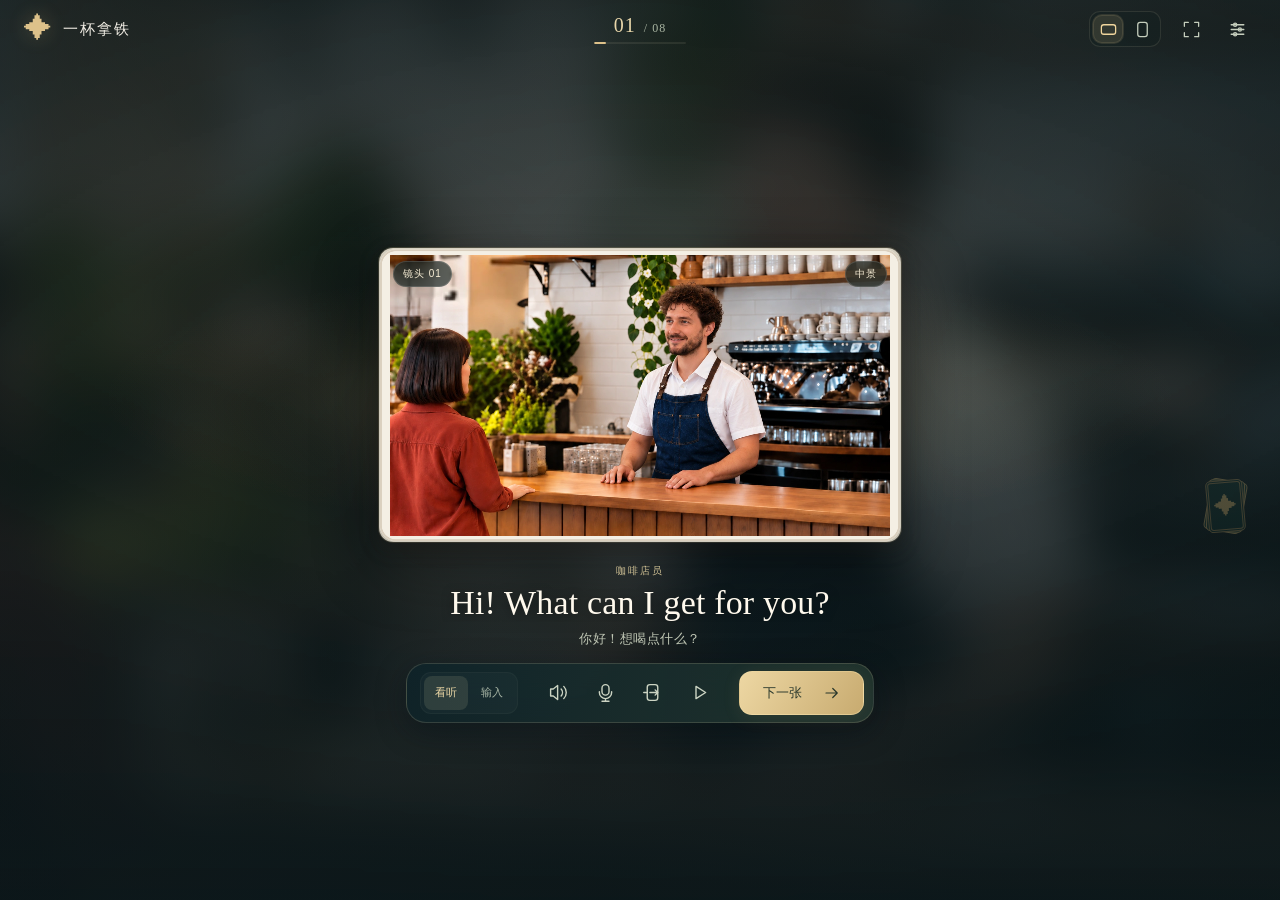
==== cards/index.html @ c9a30de9 "Publish public card-learning demo static assets" ====
<!doctype html>
<html lang="zh-CN">
<head>
  <meta charset="UTF-8">
  <meta name="viewport" content="width=device-width, initial-scale=1, viewport-fit=cover">
  <meta name="theme-color" content="#111b1b">
  <meta name="description" content="一镜一张卡，一句一段故事。全屏镜头卡牌，听读、输入，收起每一幕。">
  <title>一杯拿铁 · 镜头卡牌</title>
  <link rel="icon" href="data:image/svg+xml,%3Csvg xmlns='http://www.w3.org/2000/svg' viewBox='0 0 80 80'%3E%3Crect width='80' height='80' rx='20' fill='%23111b1b'/%3E%3Cpath d='M26 16h31v48H26z' fill='%23d9be86' transform='rotate(12 40 40)'/%3E%3Cpath d='M20 16h31v48H20z' fill='%23f5ecda'/%3E%3C/svg%3E">
  <link rel="stylesheet" href="cards.css">
  <script type="module" src="app.mjs"></script>
</head>
<body>
  <div id="scene-backdrop" class="scene-backdrop" aria-hidden="true"></div>
  <main id="app" class="game-shell" aria-busy="true" data-archived="0">
    <header class="game-header">
      <div class="scene-title"><span class="brand-mark" aria-hidden="true">✦</span><h1 id="lesson-title">一杯拿铁</h1></div>
      <div class="course-summary" aria-label="学习进度"><strong id="progress-number">01 <span>/ 08</span></strong><span id="progress-caption" class="sr-only">当前进度</span><div class="progress-track"><div id="progress-fill"></div></div></div>
      <div class="screen-actions">
        <div class="segmented" role="group" aria-label="卡片方向"><button id="landscape-button" aria-label="横向卡片" title="横向卡片" aria-pressed="true"><svg viewBox="0 0 24 24" aria-hidden="true"><rect x="3" y="6" width="18" height="12" rx="3"/></svg><span class="sr-only">横卡</span></button><button id="portrait-button" aria-label="竖向卡片" title="竖向卡片" aria-pressed="false"><svg viewBox="0 0 24 24" aria-hidden="true"><rect x="6" y="3" width="12" height="18" rx="3"/></svg><span class="sr-only">竖卡</span></button></div>
        <button id="fullscreen-button" class="hud-button" aria-label="进入全屏" title="进入全屏" aria-pressed="false"><svg viewBox="0 0 24 24" aria-hidden="true"><path d="M8 3H3v5m13-5h5v5M3 16v5h5m13-5v5h-5"/></svg></button>
        <button id="settings-button" class="hud-button" aria-label="设置" title="设置"><svg viewBox="0 0 24 24" aria-hidden="true"><path d="M4 6h16M4 12h16M4 18h16"/><circle cx="9" cy="6" r="2"/><circle cx="15" cy="12" r="2"/><circle cx="9" cy="18" r="2"/></svg></button>
      </div>
    </header>

    <div id="table" class="card-table">
      <nav class="memory-panel" aria-label="已收起的镜头卡牌">
        <h2 id="memory-title" class="sr-only">已收起的镜头</h2><span id="memory-count" class="sr-only">0 张已看</span>
        <div id="memory-grid" class="memory-grid" aria-label="已学卡牌，左右滑动查看"></div>
      </nav>

      <div id="play-area" class="play-area">
      <section class="stage-column" aria-label="当前学习卡">
        <span id="viewing-label" class="sr-only">正在学习</span>
        <div id="focus-zone" class="focus-zone">
          <div class="stage-glow" aria-hidden="true"></div>
          <div id="active-card" class="active-card">
            <div class="card-meta"><span id="card-number">镜头 01</span><span id="shot-label">中景</span></div>
            <div id="image-slot" class="image-slot">
              <img id="card-image" alt="" draggable="false">
              <div id="image-error" class="image-error" hidden><span>画面暂未加载</span><button id="retry-image" class="secondary">重新加载</button></div>
              <div id="card-back" class="card-back" hidden><p class="back-eyebrow">这一句，怎么用？</p><div class="explanation-scroll" tabindex="0" aria-label="卡片解释"><h2 id="back-meaning"></h2><div><h3>情境</h3><p id="back-usage"></p></div><div><h3>表达</h3><p id="back-focus"></p></div><div class="example-box"><h3>再试一句</h3><p id="back-example" lang="en"></p><p id="back-example-translation"></p></div></div></div>
            </div>
            <span id="shot-context" class="shot-context">完整画面</span>
          </div>
          <div id="deck-anchor" class="deck-anchor" aria-hidden="true"><span></span><span></span><span>✦</span></div>
        </div>
      </section>

      <section class="learning-panel" aria-label="对白与学习操作">
        <div class="card-caption"><span id="card-speaker" class="speaker-tag">咖啡店员</span><p id="card-english" lang="en">正在打开这一幕…</p><p id="card-translation"></p></div>
        <div id="review-notice" class="review-notice" hidden><span>回看中</span><button id="return-button">继续学习 <span aria-hidden="true">↗</span></button></div>
        <form id="practice-form" hidden autocomplete="off"><label for="answer" class="sr-only">输入这句英文</label><textarea id="answer" rows="3" placeholder="输入这句英文…" spellcheck="false" autocapitalize="off" autocorrect="off" enterkeyhint="enter"></textarea><button id="check-answer" type="submit" class="check-button" aria-label="检查这一句" title="检查这一句"><svg viewBox="0 0 24 24" aria-hidden="true"><path d="m5 12 4 4L19 6"/></svg></button></form>
        <audio id="recording-audio" controls hidden aria-label="回放我的跟读"></audio>
        <div class="control-dock">
          <div class="mode-tabs" role="group" aria-label="学习方式"><button id="watch-mode" aria-pressed="true">看听</button><button id="type-mode" aria-pressed="false">输入</button></div>
          <div class="quick-controls">
            <button id="listen-button" class="control-button listen-button" aria-label="听这一句" title="听这一句"><svg viewBox="0 0 24 24" aria-hidden="true"><path d="M11 4 6 8H3v8h3l5 4V4Zm4 4a6 6 0 0 1 0 8m3-11a10 10 0 0 1 0 14"/></svg><span class="sr-only">听这一句</span></button>
            <div class="record-section"><button id="record-button" class="control-button" aria-label="录一遍跟读" title="录一遍跟读"><svg viewBox="0 0 24 24" aria-hidden="true"><rect x="8" y="3" width="8" height="12" rx="4"/><path d="M5 11v1a7 7 0 0 0 14 0v-1m-7 8v3m-4 0h8"/></svg><span id="record-label" class="sr-only">录一遍跟读</span></button><span id="record-caption" class="sr-only">仅在本页回放</span></div>
            <button id="flip-button" class="control-button" aria-label="翻牌看解释" title="翻牌看解释"><svg viewBox="0 0 24 24" aria-hidden="true"><rect x="6" y="3" width="12" height="18" rx="3"/><path d="M9 12h9l-3-3m3 3-3 3M6 12H2"/></svg><span id="flip-label" class="sr-only">翻牌看解释</span></button>
            <button id="autoplay-button" class="control-button" aria-label="连续播放" title="连续播放"><svg viewBox="0 0 24 24" aria-hidden="true"><path class="play-symbol" d="m8 5 11 7-11 7V5Z"/><path class="pause-symbol" d="M9 5v14m7-14v14"/></svg><span id="autoplay-label" class="sr-only">连续播放</span></button>
          </div>
          <button id="next-button" class="next-button" disabled><span>下一张</span><svg viewBox="0 0 24 24" aria-hidden="true"><path d="M4 12h15m-6-6 6 6-6 6"/></svg></button>
        </div>
        <div id="completion" class="completion" hidden><span class="completion-star" aria-hidden="true">✦</span><div><h3>故事收齐了</h3><p id="completion-copy"></p></div><button id="restart-button" class="secondary">再来一次</button></div>
      </section>
      </div>
      <div id="render-layer" class="render-layer" aria-hidden="true"></div>
    </div>
    <div id="feedback" class="feedback" role="status" aria-live="polite">正在加载课程…</div>
  </main>
  <div id="fatal-error" class="fatal-error" role="alert" hidden><h1>课程没有打开</h1><p id="fatal-message"></p><button id="reload-button" class="primary">重新打开</button></div>

  <dialog id="settings-dialog"><form method="dialog" class="dialog-heading"><h2>设置</h2><button aria-label="关闭设置" class="icon-button">×</button></form><label class="setting-row"><span>卡牌动作</span><select id="motion-style"><option value="deal">发牌 · 轻旋转</option><option value="glide">轻移</option><option value="none">静止</option></select></label><label class="setting-row"><span>减少动画<small id="system-motion">跟随设备偏好</small></span><input id="reduce-motion" type="checkbox"></label><label class="setting-row"><span>显示中文</span><input id="show-translation" type="checkbox" checked></label><label class="setting-row"><span>听读速度</span><select id="speech-rate" aria-label="语音速度"><option value="0.75">0.75 倍</option><option value="1" selected>1.0 倍</option><option value="1.2">1.2 倍</option></select></label><p id="render-status" class="render-status">卡牌动效准备中</p><div class="import-area"><h3>换一段故事</h3><p>普通图片与课程清单组成的故事压缩包。</p><label class="secondary file-button">选择故事包<input id="package-file" type="file" accept=".zip,application/zip"></label><button id="download-package" class="text-button">下载当前故事包</button><p id="import-status" role="status" aria-live="polite"></p></div><div class="dialog-bottom"><button id="reset-course" class="text-button">重新开始</button><button id="restore-example" class="text-button" hidden>回到咖啡店</button><button id="about-button" class="text-button">玩法与说明</button></div></dialog>
  <dialog id="about-dialog"><form method="dialog" class="dialog-heading"><h2>一张卡，一幕故事。</h2><button aria-label="关闭说明" class="icon-button">×</button></form><p id="lesson-description" class="dialog-copy"></p><ol class="how-to"><li><strong>看与听</strong><span>中央是当前镜头，下面是人物说的话。</span></li><li><strong>收起这一张</strong><span>点下一张，学完的镜头会飞到顶部。</span></li><li><strong>随时取回</strong><span>点顶部旧卡回看，翻牌看解释，再继续原来的进度。</span></li><li><strong>输入或跟读</strong><span>输入答对后换镜，也可以录下自己的跟读。</span></li></ol><p id="source-note" class="about-note"></p><p class="about-note">横竖屏自动适应，也可点顶栏的横卡、竖卡图标手动选择。图片完整显示；顶部牌列可左右滑动。电脑可用方向键换镜、F键翻牌。</p><p class="about-note">听读使用浏览器语音。跟读录音只在本页回放，不上传、不评分。刷新会重新开始，录音不会保存。</p></dialog>
</body>
</html>
---- cards/cards.css ----
:root{color-scheme:dark;--ink:#f4f0e7;--muted:#b8c0b5;--gold:#ddc18a;--gold-bright:#f4dba2;--line:#f1e0af24;--glass:#132322bc;--serif:Georgia,'Times New Roman','Songti SC','SimSun',serif;font-family:-apple-system,BlinkMacSystemFont,'Segoe UI','PingFang SC','Microsoft YaHei',sans-serif;font-synthesis:none}
*{box-sizing:border-box}html,body{width:100%;height:100%;margin:0;overflow:hidden;overscroll-behavior:none}body{background:#111b1b;color:var(--ink)}button,input,textarea,select{font:inherit}button{color:inherit;cursor:pointer;touch-action:manipulation;-webkit-tap-highlight-color:transparent}button:disabled{cursor:default;opacity:.36}button:focus-visible,textarea:focus-visible,select:focus-visible,a:focus-visible,.explanation-scroll:focus-visible{outline:2px solid var(--gold-bright);outline-offset:3px}button{transition:background .16s,color .16s,box-shadow .16s}button:hover:not(:disabled){background-color:#fff1cb1a}button svg{width:21px;height:21px;fill:none;stroke:currentColor;stroke-width:1.6;stroke-linecap:round;stroke-linejoin:round;flex-shrink:0}a{color:inherit}[hidden]{display:none!important}.sr-only{position:absolute!important;width:1px!important;height:1px!important;padding:0!important;margin:-1px!important;border:0!important;overflow:hidden!important;clip:rect(0,0,0,0)!important;white-space:nowrap!important}
.scene-backdrop{position:fixed;inset:-35px;pointer-events:none;background:#20302b center/cover no-repeat;filter:blur(28px) saturate(.65);opacity:.35;transform:scale(1.05)}body::after{content:'';position:fixed;inset:0;pointer-events:none;background:radial-gradient(ellipse at 50% 32%,#19322b08 8%,#09161977 76%),linear-gradient(#0e191b85,#101d1b10 40%,#0b171bd9);z-index:0}
.game-shell{--rail-size:90px;--hud-height:58px;position:fixed;left:var(--visual-left,0px);top:var(--visual-top,0px);width:var(--visual-width,100%);height:var(--visual-height,100dvh);padding:env(safe-area-inset-top,0px) max(24px,env(safe-area-inset-right,0px)) max(18px,env(safe-area-inset-bottom,0px)) max(24px,env(safe-area-inset-left,0px));display:flex;flex-direction:column;min-width:0;min-height:0;overflow:hidden;isolation:isolate;z-index:1}.game-shell[data-archived="0"]{--rail-size:16px}
.game-header{height:var(--hud-height);flex-shrink:0;display:flex;align-items:center;gap:20px;width:100%;max-width:1680px;margin:0 auto;position:relative;z-index:8}.scene-title{display:flex;align-items:center;gap:11px;min-width:0;flex:1}.brand-mark{color:var(--gold);font-size:28px;line-height:1;text-shadow:0 0 20px #e6c5803a}.scene-title h1{font-size:15px;font-weight:500;letter-spacing:2px;margin:0;overflow:hidden;text-overflow:ellipsis;white-space:nowrap;max-width:380px}.course-summary{width:92px;flex-shrink:0;text-align:center}.course-summary strong{font-family:var(--serif);font-size:20px;font-weight:400;letter-spacing:1px;color:#e8d6aa}.course-summary strong span{color:#a9b5a2;font-size:12px;margin-left:2px}.progress-track{height:2px;background:#d7ceac1a;margin-top:5px;border-radius:4px;overflow:hidden}.progress-track>div{height:100%;width:0;background:var(--gold);border-radius:4px;transition:width .35s}.screen-actions{flex:1;display:flex;align-items:center;justify-content:flex-end;gap:8px}.hud-button,.segmented button{height:38px;width:38px;padding:8px;border:1px solid transparent;background:transparent;border-radius:10px;display:grid;place-items:center;color:#c5cebd}.hud-button svg,.segmented svg{width:19px;height:19px}.segmented{display:flex;gap:2px;border:1px solid #efe2bd1c;border-radius:11px;padding:2px;margin-right:3px;background:#071d1c2e}.segmented button{width:32px;height:30px;padding:5px}.segmented button[aria-pressed=true]{background:#ddc18a23;color:#f0d59d;box-shadow:inset 0 0 0 1px #e9cf9720}.hud-button[aria-pressed=true]{background:#ddc18a23;color:var(--gold-bright)}
.card-table{position:relative;isolation:isolate;width:100%;max-width:1680px;margin:0 auto;flex:1;min-height:0;min-width:0;display:grid;grid-template-columns:minmax(0,1fr);grid-template-rows:var(--rail-size) minmax(0,1fr) auto;gap:8px}.memory-panel{position:relative;grid-row:1;width:100%;min-width:0;min-height:0;max-width:1240px;justify-self:center;z-index:1}.memory-grid{display:flex;align-items:center;gap:13px;width:100%;height:100%;min-width:0;padding:8px 8px 10px;overflow-x:auto;overflow-y:hidden;overscroll-behavior:contain;scrollbar-width:thin;scrollbar-color:#d7bd824f transparent;scroll-behavior:auto}.memory-card{flex:0 0 112px;min-width:0;height:68px;display:block;position:relative;padding:3px;border:1px solid #d2c09677;border-radius:7px;background:#223029;box-shadow:0 4px 10px #020c164d;text-align:left}.memory-card:first-child{margin-left:auto}.memory-card:last-child{margin-right:auto}.memory-card img{display:block;width:100%;height:100%;object-fit:contain;aspect-ratio:16/9;border-radius:4px;background:#10201f}.memory-card .memory-name{position:absolute;bottom:4px;right:5px;font-size:9px;color:#fbf0d6;padding:1px 4px;border-radius:3px;background:#0a1d20b5}.memory-name>span{display:none}.memory-name b{font-weight:500}.memory-card.focused{border-color:var(--gold-bright);box-shadow:0 0 0 2px #e3c5824d,0 0 18px #d5b16c26}.memory-card.focused img{opacity:.65}.memory-card:hover:not(:disabled){transform:translateY(-2px)}.table-busy .memory-grid{overflow-x:hidden;pointer-events:none;touch-action:none}
.stage-column{grid-row:2;min-height:0;min-width:0;position:relative}.focus-zone{position:relative;display:grid;place-items:center;width:100%;height:100%;min-height:0;padding:5px 20px 10px}.stage-glow{position:absolute;inset:5%;border-radius:50%;background:radial-gradient(ellipse,#d6bc6820,transparent 69%);pointer-events:none}.active-card{position:relative;width:320px;height:180px;max-width:100%;max-height:100%;border-radius:14px;box-shadow:0 20px 65px #0007,0 0 0 1px #f3ddaf38;isolation:auto;flex-shrink:0}.image-slot{width:100%;height:100%;position:relative;overflow:hidden;border-radius:14px;background:#e4dece}.image-slot>img{width:100%;height:100%;object-fit:contain;display:block}.image-slot.rendered>img{opacity:0}.card-meta{position:absolute;z-index:5;top:13px;left:14px;right:14px;display:flex;align-items:center;justify-content:space-between;pointer-events:none;color:#f8eed6;font-size:10px;letter-spacing:1px}.card-meta>span{background:#152321ad;border:1px solid #ffffff24;border-radius:30px;padding:5px 9px;backdrop-filter:blur(8px)}.shot-context{display:none;position:absolute;z-index:5;bottom:12px;left:50%;transform:translateX(-50%);font-size:9px;line-height:1.5;padding:4px 8px;border-radius:20px;color:#f4ebd7;background:#152321c4;white-space:nowrap;pointer-events:none}.card-table.portrait-fallback .shot-context{display:block}.deck-anchor{position:absolute;bottom:18px;right:12px;width:37px;height:52px;pointer-events:none;z-index:0;opacity:.65}.deck-anchor span{position:absolute;inset:0;border-radius:5px;background:#203e36;border:1px solid #b59a62;transform:rotate(10deg)}.deck-anchor span:nth-child(2){transform:rotate(3deg)}.deck-anchor span:last-child{transform:rotate(-5deg);display:grid;place-items:center;font-size:23px;color:#bfa568;border:3px double #957e52;background:#14322e}.render-layer{position:absolute;inset:0;z-index:3;pointer-events:none}.render-layer canvas{position:absolute;inset:0;width:100%;height:100%;pointer-events:none;display:block}
.card-back{position:absolute;inset:0;z-index:6;padding:26px 34px;background:#f5eedb;border:1px solid #c5b078;border-radius:14px;color:#354934;display:flex;flex-direction:column;overflow:hidden;box-shadow:inset 0 0 0 7px #fff8e74d}.back-eyebrow{font-size:10px;color:#987c43;letter-spacing:2px;margin:0 0 15px;flex-shrink:0}.explanation-scroll{overflow:auto;overscroll-behavior:contain;min-height:0;scrollbar-width:thin;overflow-wrap:anywhere}.card-back h2{font-family:var(--serif);font-size:clamp(18px,2.4vw,30px);font-weight:400;line-height:1.45;margin:0 0 20px}.explanation-scroll h3{font-size:11px;letter-spacing:1px;font-weight:500;color:#8b845d;margin:0 0 5px}.explanation-scroll p{font-size:13px;line-height:1.8;margin:0 0 18px}.example-box{padding:0 0 0 15px;border-left:2px solid #c2a567}.example-box p[lang=en]{font-family:var(--serif);font-size:22px;margin-bottom:6px}.example-box p:last-child{font-size:11px;color:#83856b}.image-error{position:absolute;inset:0;z-index:7;display:flex;flex-direction:column;align-items:center;justify-content:center;gap:16px;font-size:13px;background:#193029;color:#e7e0c7}.table-busy #card-back{visibility:hidden}
.learning-panel{grid-row:3;position:relative;z-index:5;width:100%;min-width:0;max-width:1120px;justify-self:center;display:flex;flex-direction:column;align-items:center;padding:0 0 1px;gap:8px}.card-caption{text-align:center;max-width:100%;width:100%;min-width:0;overflow:hidden}.speaker-tag{color:#d2c396;font-size:10px;letter-spacing:2px;display:block;margin-bottom:5px}.card-caption>p[lang=en]{font-family:var(--serif);font-weight:400;font-size:clamp(23px,2.65vw,42px);line-height:1.15;letter-spacing:.2px;margin:0;color:#fff9ed;text-shadow:0 2px 12px #0006;text-wrap:balance;overflow-wrap:anywhere;max-height:2.4em;overflow:auto;scrollbar-width:thin}.card-caption>p:last-child{font-size:13px;line-height:1.5;letter-spacing:.5px;color:#c0c7b5;margin:7px 0 2px;max-height:3em;overflow:auto;scrollbar-width:thin;overflow-wrap:anywhere}.control-dock{display:flex;align-items:center;justify-content:center;gap:19px;max-width:100%;padding:7px 9px 7px 13px;border:1px solid #e3d0a92c;background:linear-gradient(110deg,#0e2329dc,#243831db);box-shadow:0 8px 30px #020d1460;border-radius:20px;backdrop-filter:blur(18px);min-height:56px}.mode-tabs{display:flex;align-items:center;gap:2px;padding:3px;background:#ffffff06;border-radius:11px;border:1px solid #cfddc80a}.mode-tabs button{border:0;background:none;padding:8px 11px;font-size:11px;color:#a7b5a5;border-radius:8px;min-height:34px}.mode-tabs button[aria-pressed=true]{background:#d6d4aa20;color:#f0dba8}.quick-controls{display:flex;align-items:center;gap:5px}.control-button{background:none;border:0;color:#ccd4c3;border-radius:12px;padding:10px;width:42px;height:42px;display:flex;align-items:center;justify-content:center;gap:5px}.control-button svg{width:21px;height:21px}.audio-active .listen-button{background:#e4c38125;color:var(--gold-bright)}.record-section{display:flex;align-items:center}.record-section.recording button{color:#f4bfad;background:#a64a3633;width:auto;min-width:42px}.record-section.recording #record-label{position:static!important;clip:auto!important;width:auto!important;height:auto!important;margin:0!important;white-space:nowrap;font-size:10px}.record-section.recording svg{width:17px;height:17px}.pause-symbol{display:none}.playing .play-symbol{display:none}.playing .pause-symbol{display:block}.control-button.playing{color:var(--gold-bright);background:#e4c38120}.next-button{display:flex;align-items:center;justify-content:center;gap:21px;min-height:44px;min-width:125px;padding:11px 16px;border:1px solid #f4dda57a;border-radius:13px;background:linear-gradient(120deg,#edd7a3,#c8ab70);color:#28372b;font-size:13px;font-weight:600;box-shadow:0 3px 18px #d1b06c1a}.next-button:hover:not(:disabled){background:#f4dfb1}.next-button svg{width:18px;height:18px}.next-button:disabled{opacity:.42}
#practice-form{display:flex;align-items:center;gap:8px;width:min(650px,100%);padding:5px 6px 5px 16px;border:1px solid #c8c6a658;border-radius:13px;background:#0d211bc4;box-shadow:0 2px 15px #07151130}textarea{display:block;background:none;resize:none;border:0;outline:none!important;color:#f9f1d7;width:100%;min-width:0;height:36px;min-height:36px;max-height:58px;font-size:17px;line-height:1.55;padding:4px 0;scrollbar-width:thin}textarea::placeholder{color:#9fac9999;font-size:13px}.check-button{width:37px;height:36px;flex-shrink:0;display:grid;place-items:center;padding:7px;background:#c8bb8830;border:1px solid #cec28c42;border-radius:9px;color:#e8d49f}.check-button svg{width:20px;height:20px}#recording-audio{width:min(350px,100%);height:32px;display:block}.review-notice{display:flex;align-items:center;justify-content:center;gap:13px;font-size:11px;color:#bdc7b5}.review-notice button{border:0;border-radius:20px;background:#dcc28f27;color:#eed8a5;font-size:11px;padding:7px 12px}.review-notice button span{margin-left:8px}.completion{display:flex;align-items:center;gap:16px;justify-content:center;padding:3px 4px 0;max-width:100%}.completion-star{font-size:28px;color:#e3ca8c}.completion h3{font-size:13px;font-weight:500;letter-spacing:1px;margin:0 0 3px;color:#e9d7aa}.completion p{font-size:10px;color:#aab8a2;line-height:1.4;margin:0}.completion button{margin-left:9px;white-space:nowrap}.feedback{position:absolute;z-index:10;top:calc(var(--hud-height) + var(--rail-size) + 8px);left:50%;transform:translateX(-50%);max-width:min(480px,calc(100% - 35px));font-size:12px;line-height:1.6;text-align:center;border-radius:10px;padding:10px 14px;box-shadow:0 10px 30px #0004;background:#283e31ee;color:#f3eccd;border:1px solid #bbca9c55;max-height:95px;overflow:auto}.feedback.error{background:#503325ed;border-color:#db97695c;color:#ffe5c4}.feedback:not(.error):not(.success):not(.notice){position:absolute;width:1px;height:1px;clip:rect(0,0,0,0);padding:0;border:0;overflow:hidden;white-space:nowrap}
.primary,.secondary{padding:10px 15px;background:#d9c08b;color:#243d31;border:1px solid #e8d4a58a;border-radius:9px;font-size:12px}.secondary{background:#d8cba21b;color:#e2d0a4;border-color:#d8c2954d}.text-button{border:0;background:none;color:#c5c6a8;padding:9px 0;font-size:11px}.icon-button{border:0;background:none;color:#d5d5bf;font-size:27px;line-height:1;padding:4px 7px;border-radius:7px}dialog{color:#ece9d9;background:#142b28f5;border:1px solid #c5c49a4d;border-radius:20px;padding:27px;width:min(490px,calc(100% - 30px));max-height:calc(100dvh - 40px);overflow:auto;box-shadow:0 30px 100px #0008;scrollbar-width:thin}dialog::backdrop{background:#040f16b0;backdrop-filter:blur(9px)}.dialog-heading{display:flex;align-items:center;justify-content:space-between;gap:12px;margin-bottom:19px}.dialog-heading h2{font-family:var(--serif);font-weight:400;font-size:26px;margin:0;color:#f1e4c1}.setting-row{display:flex;align-items:center;justify-content:space-between;gap:18px;border-top:1px solid #dfd9b31c;padding:16px 0;font-size:12px}.setting-row small{display:block;font-size:10px;color:#95a48e;margin-top:6px}.setting-row select{color:#e1dabb;background:#223a30;border:1px solid #c5c59a38;border-radius:7px;padding:8px;font-size:11px;max-width:55%}input[type=checkbox]{accent-color:#d8bd7f;width:17px;height:17px}.render-status{font-size:10px;color:#a4b19a;line-height:1.7;margin:1px 0 15px}.import-area{border-top:1px solid #dfd9b31c;padding-top:10px}.import-area h3{font-size:13px;font-weight:500;color:#d1c99f}.import-area p{font-size:11px;color:#a3ae95;line-height:1.8}.file-button{display:inline-block;cursor:pointer}.file-button input{display:none}.import-area>.text-button{margin-left:14px}.dialog-bottom{display:flex;justify-content:space-between;gap:14px;flex-wrap:wrap;margin-top:16px}.dialog-copy,.about-note{font-size:12px;line-height:1.85;color:#adba9f}.about-note{border-top:1px solid #dfd9b31c;padding-top:15px}.how-to{list-style:none;counter-reset:steps;padding:0}.how-to li{position:relative;padding:0 0 18px 33px;counter-increment:steps}.how-to li::before{content:counter(steps,decimal-leading-zero);position:absolute;left:0;color:#c5b57c;font-family:var(--serif);font-size:20px}.how-to strong{display:block;font-size:13px;color:#e4d6ad;font-weight:500;margin-bottom:5px}.how-to span{font-size:11px;line-height:1.7;color:#a9b39b}.fatal-error{position:fixed;inset:20% 8% auto;text-align:center;z-index:20;padding:35px;background:#1b332b;border-radius:15px}.fatal-error h1{font-family:var(--serif);font-weight:400;font-size:28px}.fatal-error p{font-size:13px;line-height:1.8;margin:20px 0}
@media(min-width:1600px){.game-shell{--rail-size:102px;--hud-height:65px;padding-left:40px;padding-right:40px}.memory-card{width:128px;flex-basis:128px;height:77px}.memory-grid{gap:17px}.card-table{gap:12px}.learning-panel{gap:12px}.card-caption>p[lang=en]{font-size:43px}.control-dock{gap:25px;padding:9px 11px 9px 16px}.next-button{min-width:145px}}
@media(max-width:690px){.game-shell{--rail-size:67px;--hud-height:47px;padding-left:max(14px,env(safe-area-inset-left,0px));padding-right:max(14px,env(safe-area-inset-right,0px));padding-bottom:max(12px,env(safe-area-inset-bottom,0px))}.game-shell[data-archived="0"]{--rail-size:11px}.game-header{gap:9px}.scene-title{gap:7px}.scene-title h1{font-size:12px;letter-spacing:1px;max-width:105px}.brand-mark{font-size:21px}.course-summary{width:55px}.course-summary strong{font-size:17px}.course-summary strong span{font-size:10px}.screen-actions{flex:initial;gap:2px}.hud-button{width:31px;height:34px;padding:7px}.hud-button svg{width:17px;height:17px}.segmented{padding:2px;gap:0;margin-right:1px;border-radius:8px}.segmented button{width:28px;height:27px;padding:5px;border-radius:6px}.segmented svg{width:16px;height:16px}.card-table{gap:6px}.memory-grid{padding:5px 4px 9px;gap:9px}.memory-card{flex-basis:80px;height:48px;padding:2px;border-radius:5px}.memory-card img{border-radius:3px}.memory-card .memory-name{font-size:8px;right:3px;bottom:3px;padding:0 3px}.focus-zone{padding:3px 9px 7px}.active-card,.image-slot{border-radius:11px}.deck-anchor{right:2px;bottom:10px;width:25px;height:35px;opacity:.5}.deck-anchor span:last-child{font-size:17px}.card-meta{top:9px;left:10px;right:10px;font-size:8px}.card-meta>span{padding:4px 7px}.learning-panel{gap:7px}.speaker-tag{font-size:9px;letter-spacing:1px;margin-bottom:5px}.card-caption>p[lang=en]{font-size:26px;line-height:1.14;max-height:2.35em}.card-caption>p:last-child{font-size:11px;margin:6px 0 1px;line-height:1.5;max-height:3em}.control-dock{display:grid;grid-template-columns:1fr auto;gap:5px 12px;width:min(380px,100%);padding:7px 10px 8px;border-radius:16px;min-height:0}.mode-tabs{grid-column:1/-1;justify-self:center;padding:1px;background:none;border:0;gap:2px}.mode-tabs button{padding:5px 15px;min-height:27px;font-size:10px;letter-spacing:1px}.quick-controls{justify-content:space-between;gap:3px}.control-button{height:39px;width:39px;padding:9px;border-radius:10px}.control-button svg{width:19px;height:19px}.next-button{min-width:87px;min-height:41px;padding:10px 11px;gap:12px;border-radius:11px;font-size:12px}.record-section.recording #record-label{font-size:9px}.record-section.recording svg{display:none}.record-section.recording button{padding:5px;min-width:42px}#practice-form{padding:4px 5px 4px 12px;gap:7px;border-radius:11px}textarea{font-size:16px;height:31px;min-height:31px;line-height:1.5;padding:3px 0}.check-button{height:33px;width:34px}.card-back{padding:18px 19px;border-radius:11px}.back-eyebrow{font-size:9px;margin-bottom:10px}.card-back h2{font-size:21px;margin-bottom:15px}.explanation-scroll h3{font-size:10px}.explanation-scroll p{font-size:11px;line-height:1.65;margin-bottom:13px}.example-box{padding-left:10px}.example-box p[lang=en]{font-size:18px}.example-box p:last-child{font-size:10px}.completion{gap:10px}.completion h3{font-size:12px}.completion p{font-size:9px}.completion button{font-size:10px;margin-left:0;padding:9px 11px}.completion-star{font-size:23px}.shot-context{font-size:8px;bottom:8px;padding:3px 6px}.feedback{font-size:11px;padding:8px 11px}.dialog-heading h2{font-size:24px}dialog{padding:22px}}
@media(max-height:520px){.game-shell{--rail-size:46px;--hud-height:35px;padding-top:env(safe-area-inset-top,0px);padding-bottom:max(5px,env(safe-area-inset-bottom,0px))}.game-shell[data-archived="0"]{--rail-size:5px}.game-header{gap:14px}.scene-title h1{font-size:12px}.brand-mark{font-size:21px}.course-summary{width:65px}.course-summary strong{font-size:15px}.course-summary strong span{font-size:10px}.progress-track{margin-top:2px}.hud-button{width:32px;height:30px;padding:6px}.segmented{padding:1px}.segmented button{height:25px;width:29px}.card-table{gap:3px}.memory-grid{padding:3px 4px 5px;gap:9px}.memory-card{flex-basis:61px;height:37px;padding:2px}.memory-card .memory-name{font-size:7px;right:3px;bottom:2px}.focus-zone{padding:2px 25px 4px}.deck-anchor{height:30px;width:23px;bottom:5px}.learning-panel{gap:4px}.speaker-tag{display:none}.card-caption>p[lang=en]{font-size:23px;line-height:1.05;max-height:1.1em}.card-caption>p:last-child{font-size:10px;line-height:1.25;max-height:1.3em;margin:4px 0 0}.control-dock{display:flex;gap:13px;padding:3px 6px 3px 8px;min-height:0;width:auto;max-width:100%;border-radius:13px}.mode-tabs{padding:1px}.mode-tabs button{font-size:10px;padding:5px 9px;min-height:28px}.quick-controls{gap:3px}.control-button{width:34px;height:33px;padding:7px}.control-button svg{width:18px;height:18px}.next-button{min-width:101px;min-height:34px;padding:7px 11px;gap:18px;font-size:11px;border-radius:9px}.card-meta{top:8px;left:9px;right:9px;font-size:8px}.card-meta>span{padding:3px 7px}.card-back{padding:13px 18px}.back-eyebrow{font-size:8px;margin-bottom:6px}.card-back h2{font-size:18px;margin-bottom:9px}.explanation-scroll p{font-size:11px;line-height:1.5;margin-bottom:9px}.explanation-scroll h3{font-size:9px}.example-box p[lang=en]{font-size:17px}#practice-form{padding:3px 4px 3px 11px;width:min(560px,100%)}textarea{height:27px;min-height:27px;line-height:1.4;padding:2px 0;font-size:16px}.check-button{width:31px;height:29px;padding:5px}.completion{gap:9px;padding:0}.completion h3{font-size:11px;margin:0}.completion p{font-size:9px}.completion-star{font-size:20px}.completion button{padding:6px 11px;font-size:10px}.review-notice{font-size:10px;gap:10px}.review-notice button{font-size:10px;padding:4px 10px}#recording-audio{height:27px}.shot-context{font-size:7px;bottom:6px;padding:3px 5px}}
.game-shell[data-input-focus=true][data-short=true]{--rail-size:38px}.game-shell[data-input-focus=true][data-short=true] .speaker-tag,.game-shell[data-input-focus=true][data-short=true] #card-translation{display:none}.game-shell[data-input-focus=true][data-short=true] .card-caption>p[lang=en]{font-size:19px;line-height:1.1;max-height:1.15em}.game-shell[data-input-focus=true][data-short=true] .memory-card{flex-basis:51px;height:31px}.game-shell[data-input-focus=true][data-short=true] .memory-grid{padding-top:2px;padding-bottom:4px}.game-shell[data-input-focus=true][data-short=true] .learning-panel{gap:4px}.game-shell[data-input-focus=true][data-short=true] .control-dock{padding:3px 6px;gap:7px;display:flex}.game-shell[data-input-focus=true][data-short=true] .mode-tabs button{padding:4px 7px;min-height:26px}.game-shell[data-input-focus=true][data-short=true] .control-button{height:30px;width:30px;padding:6px}.game-shell[data-input-focus=true][data-short=true] .next-button{min-width:70px;min-height:31px;font-size:10px;padding:6px 9px;gap:7px}.game-shell[data-input-focus=true][data-short=true] .screen-actions{gap:1px}.game-shell[data-input-focus=true][data-short=true] .course-summary{width:49px}
@media(max-width:360px){.game-shell{padding-left:10px;padding-right:10px}.game-header{gap:5px}.scene-title{gap:4px}.scene-title h1{max-width:82px;font-size:11px}.brand-mark{font-size:18px}.screen-actions{gap:0}.segmented button{width:25px}.hud-button{width:28px}.course-summary{width:47px}.course-summary strong{font-size:15px}.control-dock{gap:5px 8px;padding-left:7px;padding-right:7px}.control-button{width:36px;height:37px}.next-button{min-width:78px;gap:8px}.card-caption>p[lang=en]{font-size:23px}}
@media(prefers-reduced-motion:reduce){*,*::before,*::after{scroll-behavior:auto!important;transition:none!important}}

/* 已学牌列与输入优先；主卡与对白组成紧凑的学习区域。 */
.game-shell {
  --memory-width: 224px;
  --memory-height: 136px;
  --rail-size: 162px;
  --answer-height: 112px;
  --answer-font: 24px;
  --check-size: 62px;
  --play-gap: 14px;
}
.card-table { grid-template-rows: var(--rail-size) minmax(0, 1fr); gap: 12px; }
.memory-panel { max-width: 1480px; }
.memory-grid { gap: 16px; padding: 8px 8px 12px; }
.memory-card,
.game-shell[data-input-focus="true"][data-short="true"] .memory-card {
  width: var(--memory-width);
  flex-basis: var(--memory-width);
  height: var(--memory-height);
  padding: 4px;
  border-radius: 9px;
}
.memory-card img { border-radius: 6px; }
.memory-card .memory-name { right: 7px; bottom: 7px; padding: 2px 5px; font-size: 12px; }
.play-area {
  grid-row: 2;
  display: flex;
  flex-direction: column;
  align-items: center;
  justify-content: center;
  gap: var(--play-gap);
  min-width: 0;
  min-height: 0;
  position: relative;
}
.stage-column { grid-row: auto; width: 100%; flex: 0 0 auto; max-height: 100%; }
.focus-zone { padding: 4px 12px 8px; }
.learning-panel {
  grid-row: auto;
  width: min(980px, 100%);
  flex: 0 0 auto;
  gap: 12px;
}
.deck-anchor { opacity: .35; }
.card-back { padding: 16px 20px; }
.back-eyebrow { margin-bottom: 8px; }
.card-back h2 { font-size: clamp(18px, 2vw, 25px); margin-bottom: 12px; }
.explanation-scroll p { margin-bottom: 12px; }
#practice-form {
  width: min(880px, 100%);
  align-items: center;
  padding: 12px 14px 12px 20px;
  gap: 16px;
  border-radius: 17px;
  border-color: #d5cda778;
  background: #10251fdc;
}
#practice-form:focus-within { border-color: #e3c88f; box-shadow: 0 0 0 3px #d3bd8520; }
#practice-form textarea {
  height: var(--answer-height);
  min-height: var(--answer-height);
  max-height: var(--answer-height);
  font-size: var(--answer-font);
  line-height: 1.5;
  padding: 6px 0;
}
#practice-form textarea::placeholder { font-size: var(--answer-font); color: #aab69e99; }
#practice-form .check-button {
  width: var(--check-size);
  height: var(--check-size);
  border-radius: 13px;
}
#practice-form .check-button svg { width: 26px; height: 26px; }

@media (min-width: 1600px) {
  .game-shell { --memory-width: 256px; --memory-height: 154px; --rail-size: 182px; }
  .memory-grid { gap: 20px; }
}
@media (max-width: 1199px) {
  .game-shell { --answer-height: 96px; --answer-font: 22px; --check-size: 56px; --play-gap: 12px; }
  .learning-panel { width: min(880px, 100%); gap: 10px; }
  #practice-form { padding: 10px 12px 10px 16px; gap: 12px; }
}
@media (max-width: 690px) {
  .game-shell {
    --memory-width: 160px;
    --memory-height: 96px;
    --rail-size: 118px;
    --answer-height: 76px;
    --answer-font: 20px;
    --check-size: 48px;
    --play-gap: 10px;
  }
  .card-table { gap: 8px; }
  .memory-grid { gap: 12px; padding: 6px 4px 10px; }
  .memory-card { padding: 3px; border-radius: 7px; }
  .memory-card .memory-name { right: 5px; bottom: 5px; font-size: 10px; }
  .focus-zone { padding: 3px 8px 6px; }
  .learning-panel { gap: 9px; }
  #practice-form { padding: 8px 8px 8px 13px; gap: 9px; border-radius: 14px; }
  #practice-form .check-button { border-radius: 11px; }
  #practice-form .check-button svg { width: 24px; height: 24px; }
  .card-back { padding: 12px 14px; }
  .card-back h2 { font-size: 19px; }
  .back-eyebrow { margin-bottom: 6px; }
}

/* 可见高度含键盘占位；不只依赖布局视口的媒体查询。 */
.game-shell[data-short="true"] {
  --memory-width: 122px;
  --memory-height: 74px;
  --rail-size: 94px;
  --answer-height: 64px;
  --answer-font: 18px;
  --check-size: 48px;
  --play-gap: 8px;
  --hud-height: 35px;
  padding-bottom: max(6px, env(safe-area-inset-bottom, 0px));
}
.game-shell[data-input-focus="true"][data-short="true"] {
  --memory-width: 102px;
  --memory-height: 62px;
  --rail-size: 78px;
}
.game-shell[data-short="true"] .card-table { gap: 6px; }
.game-shell[data-short="true"] .memory-grid { padding: 5px 4px 9px; gap: 11px; }
.game-shell[data-short="true"] .memory-card .memory-name { right: 5px; bottom: 5px; font-size: 9px; }
.game-shell[data-short="true"] #practice-form { padding: 8px 8px 8px 13px; }
.game-shell[data-short="true"] .learning-panel { gap: 8px; }
.game-shell[data-archived="0"],
.game-shell[data-archived="0"][data-input-focus="true"][data-short="true"] { --rail-size: 16px; }

/* 手机横屏或平板键盘占位：上方保持牌列，下方分配图片与答题空间。 */
.game-shell[data-layout="split"] .play-area {
  display: grid;
  grid-template-columns: minmax(0, .8fr) minmax(0, 1.7fr);
  grid-template-rows: minmax(0, 1fr);
  gap: 18px;
  align-items: center;
}
.game-shell[data-layout="split"] .stage-column { grid-column: 1; grid-row: 1; }
.game-shell[data-layout="split"] .learning-panel { grid-column: 2; grid-row: 1; width: 100%; gap: 8px; }
.game-shell[data-layout="split"] .focus-zone { padding: 3px 5px 5px; }
.game-shell[data-layout="split"] .deck-anchor { right: 5px; bottom: 7px; }
.game-shell[data-layout="split"][data-short="true"] .card-caption > p[lang="en"] {
  font-size: 22px;
  line-height: 1.12;
  max-height: 2.3em;
}
.game-shell[data-layout="split"] .speaker-tag { display: none; }
.game-shell[data-layout="split"] .control-dock,
.game-shell[data-layout="split"][data-input-focus="true"][data-short="true"] .control-dock {
  display: flex;
  width: auto;
  gap: 8px;
  padding: 5px 7px;
}
.game-shell[data-layout="split"] .mode-tabs { padding: 1px; }
.game-shell[data-layout="split"] .mode-tabs button { padding: 5px 8px; min-height: 30px; font-size: 10px; }
.game-shell[data-layout="split"] .quick-controls { gap: 3px; }
.game-shell[data-layout="split"] .control-button,
.game-shell[data-layout="split"][data-input-focus="true"][data-short="true"] .control-button {
  width: 40px;
  height: 40px;
  padding: 8px;
}
.game-shell[data-layout="split"] .next-button,
.game-shell[data-layout="split"][data-input-focus="true"][data-short="true"] .next-button {
  min-width: 84px;
  min-height: 44px;
  gap: 10px;
  padding: 8px 10px;
  font-size: 11px;
}
.game-shell[data-layout="split"] .record-section.recording button { width: auto; min-width: 40px; }
.game-shell[data-layout="split"] .record-section.recording svg { display: none; }
.game-shell[data-layout="split"] .card-back { padding: 9px 11px; }
.game-shell[data-layout="split"] .back-eyebrow { font-size: 8px; margin-bottom: 5px; }
.game-shell[data-layout="split"] .card-back h2 { font-size: 17px; margin-bottom: 8px; }
.game-shell[data-layout="split"] .explanation-scroll p { font-size: 11px; line-height: 1.5; margin-bottom: 8px; }
.game-shell[data-layout="split"] .example-box p[lang="en"] { font-size: 16px; }

@media (max-width: 690px) {
  .game-shell[data-layout="split"] { --hud-height: 32px; --rail-size: 90px; }
  .game-shell[data-layout="split"][data-input-focus="true"][data-short="true"] { --rail-size: 78px; }
  .game-shell[data-layout="split"][data-archived="0"] { --rail-size: 16px; }
  .game-shell[data-layout="split"] .card-table { gap: 4px; }
  .game-shell[data-layout="split"] .play-area { gap: 12px; }
  .game-shell[data-layout="split"] .learning-panel { gap: 6px; }
  .game-shell[data-layout="split"][data-short="true"] .card-caption > p[lang="en"] { font-size: 20px; }
  .game-shell[data-layout="split"] #practice-form { padding: 4px 6px 4px 10px; gap: 8px; }
  .game-shell[data-layout="split"] .control-dock,
  .game-shell[data-layout="split"][data-input-focus="true"][data-short="true"] .control-dock {
    gap: 5px;
    padding: 2px 4px;
  }
  .game-shell[data-layout="split"] .mode-tabs button { padding: 5px 6px; font-size: 10px; }
  .game-shell[data-layout="split"] .control-button,
  .game-shell[data-layout="split"][data-input-focus="true"][data-short="true"] .control-button {
    width: 36px;
    height: 36px;
    padding: 7px;
  }
  .game-shell[data-layout="split"] .next-button,
  .game-shell[data-layout="split"][data-input-focus="true"][data-short="true"] .next-button {
    min-width: 78px;
    min-height: 44px;
    gap: 6px;
    padding: 8px;
  }
  .game-shell[data-layout="split"] .record-section.recording button { width: auto; min-width: 36px; }
}

/* 翻面按正文阅读分配空间，正面继续使用已经确认的图片比例。 */
.game-shell[data-flipped="true"] .play-area {
  display: flex;
  flex-direction: column;
  align-items: center;
  justify-content: center;
  gap: 12px;
  width: 100%;
}
.game-shell[data-flipped="true"] .stage-column {
  grid-column: auto;
  grid-row: auto;
  width: 100%;
  flex: 0 0 auto;
}
.game-shell[data-flipped="true"] .focus-zone { padding: 0; }
.game-shell[data-flipped="true"] .active-card,
.game-shell[data-flipped="true"] .image-slot { border-radius: 16px; }
.game-shell[data-flipped="true"] .card-caption,
.game-shell[data-flipped="true"] .screen-actions .segmented,
.game-shell[data-flipped="true"] .feedback[data-source="answer"],
.game-shell[data-flipped="true"] #practice-form,
.game-shell[data-flipped="true"] #recording-audio,
.game-shell[data-flipped="true"] .mode-tabs,
.game-shell[data-flipped="true"] .record-section,
.game-shell[data-flipped="true"] #autoplay-button,
.game-shell[data-flipped="true"] #next-button,
.game-shell[data-flipped="true"] .completion { display: none; }
.game-shell[data-flipped="true"] .learning-panel {
  grid-column: auto;
  grid-row: auto;
  width: 100%;
  flex-flow: row wrap;
  align-items: center;
  justify-content: center;
  gap: 10px;
  padding: 0;
}
.game-shell[data-flipped="true"] .control-dock,
.game-shell[data-flipped="true"][data-short="true"] .control-dock {
  display: flex;
  width: auto;
  min-height: 0;
  gap: 0;
  padding: 5px 8px;
  border-radius: 16px;
}
.game-shell[data-flipped="true"] .quick-controls {
  display: flex;
  align-items: center;
  justify-content: center;
  gap: 8px;
}
.game-shell[data-flipped="true"] .control-button,
.game-shell[data-flipped="true"][data-short="true"] .control-button {
  width: 44px;
  height: 44px;
  min-height: 44px;
  padding: 10px;
}
.game-shell[data-flipped="true"] #flip-button {
  width: auto;
  min-width: 124px;
  gap: 7px;
  color: #f5dfae;
  background: #d7c3971c;
}
.game-shell[data-flipped="true"] #flip-label {
  position: static !important;
  width: auto !important;
  height: auto !important;
  margin: 0 !important;
  padding: 0 !important;
  border: 0 !important;
  overflow: visible !important;
  clip: auto !important;
  white-space: nowrap !important;
  font-size: 14px;
  line-height: 1.35;
}
.game-shell[data-flipped="true"] .review-notice {
  flex: 0 1 auto;
  gap: 8px;
  font-size: 12px;
}
.game-shell[data-flipped="true"] .review-notice button {
  min-height: 44px;
  padding: 8px 12px;
  font-size: 12px;
}
.game-shell[data-flipped="true"] .card-back {
  padding: 24px 28px;
  border-radius: 16px;
}
.game-shell[data-flipped="true"] .back-eyebrow {
  font-size: 12px;
  line-height: 1.4;
  margin-bottom: 14px;
}
.game-shell[data-flipped="true"] .explanation-scroll {
  width: 100%;
  flex: 1 1 auto;
  min-height: 0;
  overflow-y: auto;
  scroll-padding-block: 4px;
}
.game-shell[data-flipped="true"] .card-back h2 {
  font-size: clamp(20px, 2.4vw, 28px);
  line-height: 1.4;
  margin-bottom: 18px;
}
.game-shell[data-flipped="true"] .explanation-scroll h3 {
  font-size: 13px;
  line-height: 1.4;
  margin-bottom: 6px;
}
.game-shell[data-flipped="true"] .explanation-scroll p {
  font-size: 16px;
  line-height: 1.6;
  margin-bottom: 20px;
}
.game-shell[data-flipped="true"] .example-box p[lang="en"] {
  font-size: 21px;
  line-height: 1.5;
  margin-bottom: 8px;
}
.game-shell[data-flipped="true"] .example-box p:last-child {
  font-size: 16px;
  line-height: 1.6;
  margin-bottom: 0;
}

@media (max-width: 690px) {
  .game-shell[data-flipped="true"] .card-back { padding: 18px 20px; }
  .game-shell[data-flipped="true"] .card-back h2 { font-size: 21px; margin-bottom: 14px; }
}
.game-shell[data-flipped="true"][data-short="true"] .play-area { gap: 8px; }
.game-shell[data-flipped="true"][data-short="true"] .learning-panel { gap: 8px; }
.game-shell[data-flipped="true"][data-short="true"] .active-card,
.game-shell[data-flipped="true"][data-short="true"] .image-slot,
.game-shell[data-flipped="true"][data-short="true"] .card-back { border-radius: 12px; }
.game-shell[data-flipped="true"][data-short="true"] .card-back { padding: 8px 10px; }
.game-shell[data-flipped="true"][data-short="true"] .back-eyebrow { display: none; }
.game-shell[data-flipped="true"][data-short="true"] .card-back h2 {
  font-size: 18px;
  line-height: 1.35;
  margin-bottom: 7px;
}
.game-shell[data-flipped="true"][data-short="true"] .explanation-scroll h3 {
  font-size: 12px;
  line-height: 1.35;
  margin-bottom: 4px;
}
.game-shell[data-flipped="true"][data-short="true"] .explanation-scroll p {
  font-size: 15px;
  line-height: 1.5;
  margin-bottom: 10px;
}
.game-shell[data-flipped="true"][data-short="true"] .example-box p[lang="en"] {
  font-size: 17px;
  line-height: 1.5;
  margin-bottom: 6px;
}
.game-shell[data-flipped="true"][data-short="true"] .example-box p:last-child {
  font-size: 15px;
  line-height: 1.5;
  margin-bottom: 0;
}

/* 飞行与翻面中的纸卡由立体画布呈现，目标占位不提前显出外框。 */
.table-busy .active-card { box-shadow: none; }
.table-busy .image-slot.rendered { background: transparent; }

/* 紧凑头部按实际数字宽度排进度，输入聚焦时也不把总镜数挤到第二行。 */
.course-summary strong { white-space: nowrap; }
.game-shell[data-short="true"] .course-summary,
.game-shell[data-input-focus="true"][data-short="true"] .course-summary {
  width: max-content;
  min-width: 56px;
}
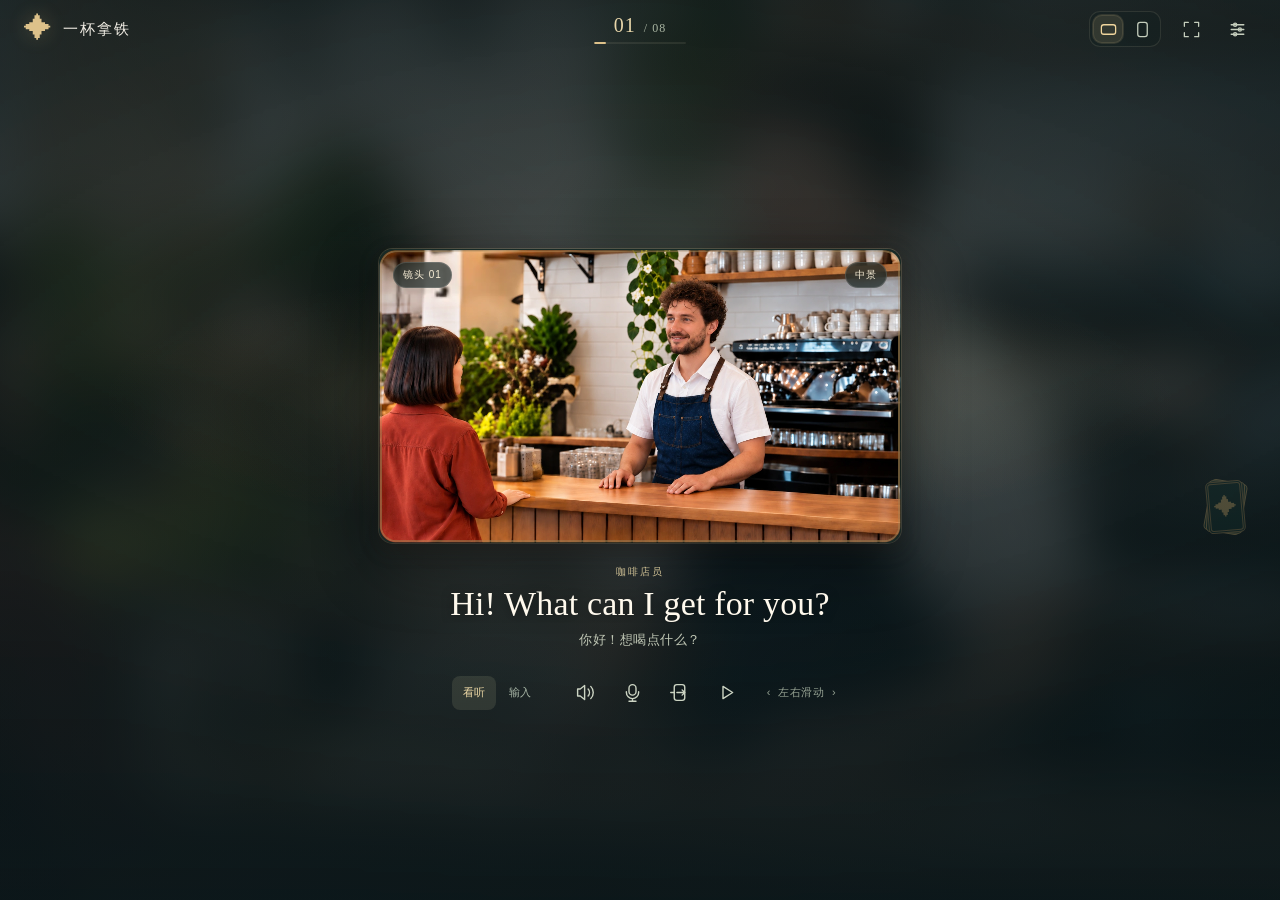
==== commit a69106a9: "feat: publish circular swipe gallery with portrait thumbnails and keyboard fitting" ====
--- a/cards/index.html
+++ b/cards/index.html
@@ -32,7 +32,7 @@
       <div id="play-area" class="play-area">
       <section class="stage-column" aria-label="当前学习卡">
         <span id="viewing-label" class="sr-only">正在学习</span>
-        <div id="focus-zone" class="focus-zone">
+        <div id="focus-zone" class="focus-zone" tabindex="0" aria-label="当前镜头卡，左右滑动或按左右方向键换镜">
           <div class="stage-glow" aria-hidden="true"></div>
           <div id="active-card" class="active-card">
             <div class="card-meta"><span id="card-number">镜头 01</span><span id="shot-label">中景</span></div>
@@ -60,9 +60,10 @@
             <button id="flip-button" class="control-button" aria-label="翻牌看解释" title="翻牌看解释"><svg viewBox="0 0 24 24" aria-hidden="true"><rect x="6" y="3" width="12" height="18" rx="3"/><path d="M9 12h9l-3-3m3 3-3 3M6 12H2"/></svg><span id="flip-label" class="sr-only">翻牌看解释</span></button>
             <button id="autoplay-button" class="control-button" aria-label="连续播放" title="连续播放"><svg viewBox="0 0 24 24" aria-hidden="true"><path class="play-symbol" d="m8 5 11 7-11 7V5Z"/><path class="pause-symbol" d="M9 5v14m7-14v14"/></svg><span id="autoplay-label" class="sr-only">连续播放</span></button>
           </div>
-          <button id="next-button" class="next-button" disabled><span>下一张</span><svg viewBox="0 0 24 24" aria-hidden="true"><path d="M4 12h15m-6-6 6 6-6 6"/></svg></button>
+          <span id="swipe-hint" class="swipe-hint" aria-label="向左滑动查看下一张，向右滑动查看上一张，首尾循环">‹&nbsp; 左右滑动 &nbsp;›</span>
+          <button id="next-button" class="next-button" disabled hidden><span>下一张</span><svg viewBox="0 0 24 24" aria-hidden="true"><path d="M4 12h15m-6-6 6 6-6 6"/></svg></button>
         </div>
-        <div id="completion" class="completion" hidden><span class="completion-star" aria-hidden="true">✦</span><div><h3>故事收齐了</h3><p id="completion-copy"></p></div><button id="restart-button" class="secondary">再来一次</button></div>
+        <div id="completion" class="completion" hidden><span class="completion-star" aria-hidden="true">✦</span><div><h3>故事收齐了</h3><p id="completion-copy"></p></div><button id="restart-button" class="secondary" hidden>再来一次</button></div>
       </section>
       </div>
       <div id="render-layer" class="render-layer" aria-hidden="true"></div>
@@ -72,6 +73,6 @@
   <div id="fatal-error" class="fatal-error" role="alert" hidden><h1>课程没有打开</h1><p id="fatal-message"></p><button id="reload-button" class="primary">重新打开</button></div>
 
   <dialog id="settings-dialog"><form method="dialog" class="dialog-heading"><h2>设置</h2><button aria-label="关闭设置" class="icon-button">×</button></form><label class="setting-row"><span>卡牌动作</span><select id="motion-style"><option value="deal">发牌 · 轻旋转</option><option value="glide">轻移</option><option value="none">静止</option></select></label><label class="setting-row"><span>减少动画<small id="system-motion">跟随设备偏好</small></span><input id="reduce-motion" type="checkbox"></label><label class="setting-row"><span>显示中文</span><input id="show-translation" type="checkbox" checked></label><label class="setting-row"><span>听读速度</span><select id="speech-rate" aria-label="语音速度"><option value="0.75">0.75 倍</option><option value="1" selected>1.0 倍</option><option value="1.2">1.2 倍</option></select></label><p id="render-status" class="render-status">卡牌动效准备中</p><div class="import-area"><h3>换一段故事</h3><p>普通图片与课程清单组成的故事压缩包。</p><label class="secondary file-button">选择故事包<input id="package-file" type="file" accept=".zip,application/zip"></label><button id="download-package" class="text-button">下载当前故事包</button><p id="import-status" role="status" aria-live="polite"></p></div><div class="dialog-bottom"><button id="reset-course" class="text-button">重新开始</button><button id="restore-example" class="text-button" hidden>回到咖啡店</button><button id="about-button" class="text-button">玩法与说明</button></div></dialog>
-  <dialog id="about-dialog"><form method="dialog" class="dialog-heading"><h2>一张卡，一幕故事。</h2><button aria-label="关闭说明" class="icon-button">×</button></form><p id="lesson-description" class="dialog-copy"></p><ol class="how-to"><li><strong>看与听</strong><span>中央是当前镜头，下面是人物说的话。</span></li><li><strong>收起这一张</strong><span>点下一张，学完的镜头会飞到顶部。</span></li><li><strong>随时取回</strong><span>点顶部旧卡回看，翻牌看解释，再继续原来的进度。</span></li><li><strong>输入或跟读</strong><span>输入答对后换镜，也可以录下自己的跟读。</span></li></ol><p id="source-note" class="about-note"></p><p class="about-note">横竖屏自动适应，也可点顶栏的横卡、竖卡图标手动选择。图片完整显示；顶部牌列可左右滑动。电脑可用方向键换镜、F键翻牌。</p><p class="about-note">听读使用浏览器语音。跟读录音只在本页回放，不上传、不评分。刷新会重新开始，录音不会保存。</p></dialog>
+  <dialog id="about-dialog"><form method="dialog" class="dialog-heading"><h2>一张卡，一幕故事。</h2><button aria-label="关闭说明" class="icon-button">×</button></form><p id="lesson-description" class="dialog-copy"></p><ol class="how-to"><li><strong>看与听</strong><span>中央是当前镜头，下面是人物说的话。</span></li><li><strong>收起这一张</strong><span>点下一张，学完的镜头会飞到顶部。</span></li><li><strong>随时取回</strong><span>点顶部旧卡回看，翻牌看解释，再继续原来的进度。</span></li><li><strong>输入或跟读</strong><span>输入答对后换镜，也可以录下自己的跟读。</span></li></ol><p id="source-note" class="about-note"></p><p class="about-note">横竖屏自动适应，也可点顶栏的横卡、竖卡图标手动选择。图片完整显示；顶部牌列可左右滑动。电脑可用鼠标拖动或方向键循环换镜，F键翻牌。手机和平板可左右滑动；首尾相连。</p><p class="about-note">听读使用浏览器语音。跟读录音只在本页回放，不上传、不评分。刷新会重新开始，录音不会保存。</p></dialog>
 </body>
 </html>
--- a/cards/cards.css
+++ b/cards/cards.css
@@ -4,7 +4,7 @@
 .game-shell{--rail-size:90px;--hud-height:58px;position:fixed;left:var(--visual-left,0px);top:var(--visual-top,0px);width:var(--visual-width,100%);height:var(--visual-height,100dvh);padding:env(safe-area-inset-top,0px) max(24px,env(safe-area-inset-right,0px)) max(18px,env(safe-area-inset-bottom,0px)) max(24px,env(safe-area-inset-left,0px));display:flex;flex-direction:column;min-width:0;min-height:0;overflow:hidden;isolation:isolate;z-index:1}.game-shell[data-archived="0"]{--rail-size:16px}
 .game-header{height:var(--hud-height);flex-shrink:0;display:flex;align-items:center;gap:20px;width:100%;max-width:1680px;margin:0 auto;position:relative;z-index:8}.scene-title{display:flex;align-items:center;gap:11px;min-width:0;flex:1}.brand-mark{color:var(--gold);font-size:28px;line-height:1;text-shadow:0 0 20px #e6c5803a}.scene-title h1{font-size:15px;font-weight:500;letter-spacing:2px;margin:0;overflow:hidden;text-overflow:ellipsis;white-space:nowrap;max-width:380px}.course-summary{width:92px;flex-shrink:0;text-align:center}.course-summary strong{font-family:var(--serif);font-size:20px;font-weight:400;letter-spacing:1px;color:#e8d6aa}.course-summary strong span{color:#a9b5a2;font-size:12px;margin-left:2px}.progress-track{height:2px;background:#d7ceac1a;margin-top:5px;border-radius:4px;overflow:hidden}.progress-track>div{height:100%;width:0;background:var(--gold);border-radius:4px;transition:width .35s}.screen-actions{flex:1;display:flex;align-items:center;justify-content:flex-end;gap:8px}.hud-button,.segmented button{height:38px;width:38px;padding:8px;border:1px solid transparent;background:transparent;border-radius:10px;display:grid;place-items:center;color:#c5cebd}.hud-button svg,.segmented svg{width:19px;height:19px}.segmented{display:flex;gap:2px;border:1px solid #efe2bd1c;border-radius:11px;padding:2px;margin-right:3px;background:#071d1c2e}.segmented button{width:32px;height:30px;padding:5px}.segmented button[aria-pressed=true]{background:#ddc18a23;color:#f0d59d;box-shadow:inset 0 0 0 1px #e9cf9720}.hud-button[aria-pressed=true]{background:#ddc18a23;color:var(--gold-bright)}
 .card-table{position:relative;isolation:isolate;width:100%;max-width:1680px;margin:0 auto;flex:1;min-height:0;min-width:0;display:grid;grid-template-columns:minmax(0,1fr);grid-template-rows:var(--rail-size) minmax(0,1fr) auto;gap:8px}.memory-panel{position:relative;grid-row:1;width:100%;min-width:0;min-height:0;max-width:1240px;justify-self:center;z-index:1}.memory-grid{display:flex;align-items:center;gap:13px;width:100%;height:100%;min-width:0;padding:8px 8px 10px;overflow-x:auto;overflow-y:hidden;overscroll-behavior:contain;scrollbar-width:thin;scrollbar-color:#d7bd824f transparent;scroll-behavior:auto}.memory-card{flex:0 0 112px;min-width:0;height:68px;display:block;position:relative;padding:3px;border:1px solid #d2c09677;border-radius:7px;background:#223029;box-shadow:0 4px 10px #020c164d;text-align:left}.memory-card:first-child{margin-left:auto}.memory-card:last-child{margin-right:auto}.memory-card img{display:block;width:100%;height:100%;object-fit:contain;aspect-ratio:16/9;border-radius:4px;background:#10201f}.memory-card .memory-name{position:absolute;bottom:4px;right:5px;font-size:9px;color:#fbf0d6;padding:1px 4px;border-radius:3px;background:#0a1d20b5}.memory-name>span{display:none}.memory-name b{font-weight:500}.memory-card.focused{border-color:var(--gold-bright);box-shadow:0 0 0 2px #e3c5824d,0 0 18px #d5b16c26}.memory-card.focused img{opacity:.65}.memory-card:hover:not(:disabled){transform:translateY(-2px)}.table-busy .memory-grid{overflow-x:hidden;pointer-events:none;touch-action:none}
-.stage-column{grid-row:2;min-height:0;min-width:0;position:relative}.focus-zone{position:relative;display:grid;place-items:center;width:100%;height:100%;min-height:0;padding:5px 20px 10px}.stage-glow{position:absolute;inset:5%;border-radius:50%;background:radial-gradient(ellipse,#d6bc6820,transparent 69%);pointer-events:none}.active-card{position:relative;width:320px;height:180px;max-width:100%;max-height:100%;border-radius:14px;box-shadow:0 20px 65px #0007,0 0 0 1px #f3ddaf38;isolation:auto;flex-shrink:0}.image-slot{width:100%;height:100%;position:relative;overflow:hidden;border-radius:14px;background:#e4dece}.image-slot>img{width:100%;height:100%;object-fit:contain;display:block}.image-slot.rendered>img{opacity:0}.card-meta{position:absolute;z-index:5;top:13px;left:14px;right:14px;display:flex;align-items:center;justify-content:space-between;pointer-events:none;color:#f8eed6;font-size:10px;letter-spacing:1px}.card-meta>span{background:#152321ad;border:1px solid #ffffff24;border-radius:30px;padding:5px 9px;backdrop-filter:blur(8px)}.shot-context{display:none;position:absolute;z-index:5;bottom:12px;left:50%;transform:translateX(-50%);font-size:9px;line-height:1.5;padding:4px 8px;border-radius:20px;color:#f4ebd7;background:#152321c4;white-space:nowrap;pointer-events:none}.card-table.portrait-fallback .shot-context{display:block}.deck-anchor{position:absolute;bottom:18px;right:12px;width:37px;height:52px;pointer-events:none;z-index:0;opacity:.65}.deck-anchor span{position:absolute;inset:0;border-radius:5px;background:#203e36;border:1px solid #b59a62;transform:rotate(10deg)}.deck-anchor span:nth-child(2){transform:rotate(3deg)}.deck-anchor span:last-child{transform:rotate(-5deg);display:grid;place-items:center;font-size:23px;color:#bfa568;border:3px double #957e52;background:#14322e}.render-layer{position:absolute;inset:0;z-index:3;pointer-events:none}.render-layer canvas{position:absolute;inset:0;width:100%;height:100%;pointer-events:none;display:block}
+.stage-column{grid-row:2;min-height:0;min-width:0;position:relative}.focus-zone{position:relative;display:grid;place-items:center;width:100%;height:100%;min-height:0;padding:5px 20px 10px}.stage-glow{position:absolute;inset:5%;border-radius:50%;background:radial-gradient(ellipse,#d6bc6820,transparent 69%);pointer-events:none}.active-card{position:relative;width:320px;height:180px;max-width:100%;max-height:100%;border-radius:14px;box-shadow:0 20px 65px #0007,0 0 0 1px #f3ddaf38;isolation:auto;flex-shrink:0}.image-slot{width:100%;height:100%;position:relative;overflow:hidden;border-radius:14px;background:#172b27}.image-slot>img{width:100%;height:100%;object-fit:contain;display:block}.image-slot.rendered>img{opacity:0}.card-meta{position:absolute;z-index:5;top:13px;left:14px;right:14px;display:flex;align-items:center;justify-content:space-between;pointer-events:none;color:#f8eed6;font-size:10px;letter-spacing:1px}.card-meta>span{background:#152321ad;border:1px solid #ffffff24;border-radius:30px;padding:5px 9px;backdrop-filter:blur(8px)}.shot-context{display:none;position:absolute;z-index:5;bottom:12px;left:50%;transform:translateX(-50%);font-size:9px;line-height:1.5;padding:4px 8px;border-radius:20px;color:#f4ebd7;background:#152321c4;white-space:nowrap;pointer-events:none}.card-table.portrait-fallback .shot-context{display:block}.deck-anchor{position:absolute;bottom:18px;right:12px;width:37px;height:52px;pointer-events:none;z-index:0;opacity:.65}.deck-anchor span{position:absolute;inset:0;border-radius:5px;background:#203e36;border:1px solid #b59a62;transform:rotate(10deg)}.deck-anchor span:nth-child(2){transform:rotate(3deg)}.deck-anchor span:last-child{transform:rotate(-5deg);display:grid;place-items:center;font-size:23px;color:#bfa568;border:3px double #957e52;background:#14322e}.render-layer{position:absolute;inset:0;z-index:3;pointer-events:none}.render-layer canvas{position:absolute;inset:0;width:100%;height:100%;pointer-events:none;display:block}
 .card-back{position:absolute;inset:0;z-index:6;padding:26px 34px;background:#f5eedb;border:1px solid #c5b078;border-radius:14px;color:#354934;display:flex;flex-direction:column;overflow:hidden;box-shadow:inset 0 0 0 7px #fff8e74d}.back-eyebrow{font-size:10px;color:#987c43;letter-spacing:2px;margin:0 0 15px;flex-shrink:0}.explanation-scroll{overflow:auto;overscroll-behavior:contain;min-height:0;scrollbar-width:thin;overflow-wrap:anywhere}.card-back h2{font-family:var(--serif);font-size:clamp(18px,2.4vw,30px);font-weight:400;line-height:1.45;margin:0 0 20px}.explanation-scroll h3{font-size:11px;letter-spacing:1px;font-weight:500;color:#8b845d;margin:0 0 5px}.explanation-scroll p{font-size:13px;line-height:1.8;margin:0 0 18px}.example-box{padding:0 0 0 15px;border-left:2px solid #c2a567}.example-box p[lang=en]{font-family:var(--serif);font-size:22px;margin-bottom:6px}.example-box p:last-child{font-size:11px;color:#83856b}.image-error{position:absolute;inset:0;z-index:7;display:flex;flex-direction:column;align-items:center;justify-content:center;gap:16px;font-size:13px;background:#193029;color:#e7e0c7}.table-busy #card-back{visibility:hidden}
 .learning-panel{grid-row:3;position:relative;z-index:5;width:100%;min-width:0;max-width:1120px;justify-self:center;display:flex;flex-direction:column;align-items:center;padding:0 0 1px;gap:8px}.card-caption{text-align:center;max-width:100%;width:100%;min-width:0;overflow:hidden}.speaker-tag{color:#d2c396;font-size:10px;letter-spacing:2px;display:block;margin-bottom:5px}.card-caption>p[lang=en]{font-family:var(--serif);font-weight:400;font-size:clamp(23px,2.65vw,42px);line-height:1.15;letter-spacing:.2px;margin:0;color:#fff9ed;text-shadow:0 2px 12px #0006;text-wrap:balance;overflow-wrap:anywhere;max-height:2.4em;overflow:auto;scrollbar-width:thin}.card-caption>p:last-child{font-size:13px;line-height:1.5;letter-spacing:.5px;color:#c0c7b5;margin:7px 0 2px;max-height:3em;overflow:auto;scrollbar-width:thin;overflow-wrap:anywhere}.control-dock{display:flex;align-items:center;justify-content:center;gap:19px;max-width:100%;padding:7px 9px 7px 13px;border:1px solid #e3d0a92c;background:linear-gradient(110deg,#0e2329dc,#243831db);box-shadow:0 8px 30px #020d1460;border-radius:20px;backdrop-filter:blur(18px);min-height:56px}.mode-tabs{display:flex;align-items:center;gap:2px;padding:3px;background:#ffffff06;border-radius:11px;border:1px solid #cfddc80a}.mode-tabs button{border:0;background:none;padding:8px 11px;font-size:11px;color:#a7b5a5;border-radius:8px;min-height:34px}.mode-tabs button[aria-pressed=true]{background:#d6d4aa20;color:#f0dba8}.quick-controls{display:flex;align-items:center;gap:5px}.control-button{background:none;border:0;color:#ccd4c3;border-radius:12px;padding:10px;width:42px;height:42px;display:flex;align-items:center;justify-content:center;gap:5px}.control-button svg{width:21px;height:21px}.audio-active .listen-button{background:#e4c38125;color:var(--gold-bright)}.record-section{display:flex;align-items:center}.record-section.recording button{color:#f4bfad;background:#a64a3633;width:auto;min-width:42px}.record-section.recording #record-label{position:static!important;clip:auto!important;width:auto!important;height:auto!important;margin:0!important;white-space:nowrap;font-size:10px}.record-section.recording svg{width:17px;height:17px}.pause-symbol{display:none}.playing .play-symbol{display:none}.playing .pause-symbol{display:block}.control-button.playing{color:var(--gold-bright);background:#e4c38120}.next-button{display:flex;align-items:center;justify-content:center;gap:21px;min-height:44px;min-width:125px;padding:11px 16px;border:1px solid #f4dda57a;border-radius:13px;background:linear-gradient(120deg,#edd7a3,#c8ab70);color:#28372b;font-size:13px;font-weight:600;box-shadow:0 3px 18px #d1b06c1a}.next-button:hover:not(:disabled){background:#f4dfb1}.next-button svg{width:18px;height:18px}.next-button:disabled{opacity:.42}
 #practice-form{display:flex;align-items:center;gap:8px;width:min(650px,100%);padding:5px 6px 5px 16px;border:1px solid #c8c6a658;border-radius:13px;background:#0d211bc4;box-shadow:0 2px 15px #07151130}textarea{display:block;background:none;resize:none;border:0;outline:none!important;color:#f9f1d7;width:100%;min-width:0;height:36px;min-height:36px;max-height:58px;font-size:17px;line-height:1.55;padding:4px 0;scrollbar-width:thin}textarea::placeholder{color:#9fac9999;font-size:13px}.check-button{width:37px;height:36px;flex-shrink:0;display:grid;place-items:center;padding:7px;background:#c8bb8830;border:1px solid #cec28c42;border-radius:9px;color:#e8d49f}.check-button svg{width:20px;height:20px}#recording-audio{width:min(350px,100%);height:32px;display:block}.review-notice{display:flex;align-items:center;justify-content:center;gap:13px;font-size:11px;color:#bdc7b5}.review-notice button{border:0;border-radius:20px;background:#dcc28f27;color:#eed8a5;font-size:11px;padding:7px 12px}.review-notice button span{margin-left:8px}.completion{display:flex;align-items:center;gap:16px;justify-content:center;padding:3px 4px 0;max-width:100%}.completion-star{font-size:28px;color:#e3ca8c}.completion h3{font-size:13px;font-weight:500;letter-spacing:1px;margin:0 0 3px;color:#e9d7aa}.completion p{font-size:10px;color:#aab8a2;line-height:1.4;margin:0}.completion button{margin-left:9px;white-space:nowrap}.feedback{position:absolute;z-index:10;top:calc(var(--hud-height) + var(--rail-size) + 8px);left:50%;transform:translateX(-50%);max-width:min(480px,calc(100% - 35px));font-size:12px;line-height:1.6;text-align:center;border-radius:10px;padding:10px 14px;box-shadow:0 10px 30px #0004;background:#283e31ee;color:#f3eccd;border:1px solid #bbca9c55;max-height:95px;overflow:auto}.feedback.error{background:#503325ed;border-color:#db97695c;color:#ffe5c4}.feedback:not(.error):not(.success):not(.notice){position:absolute;width:1px;height:1px;clip:rect(0,0,0,0);padding:0;border:0;overflow:hidden;white-space:nowrap}
@@ -408,3 +408,106 @@
   width: max-content;
   min-width: 56px;
 }
+
+/* Foreground game controls float on the same scene as the card, not a panel. */
+.game-shell .control-dock {
+  background: transparent;
+  border-color: transparent;
+  box-shadow: none;
+  backdrop-filter: none;
+  -webkit-backdrop-filter: none;
+}
+.game-shell .mode-tabs {
+  background: transparent;
+  border-color: transparent;
+}
+
+/* Completion-only desktop layout: keep the collected rail close to the last card.
+   The normal lesson, flipped reading, mobile and short landscape layouts stay unchanged. */
+@media (min-width: 1100px) and (min-height: 700px) {
+  .game-shell[data-completed="true"][data-layout="stack"][data-flipped="false"] .play-area {
+    justify-content: flex-start;
+    padding-top: clamp(12px, 1.6vh, 24px);
+  }
+}
+
+/* Circular swipe gallery: portrait mobile thumbnails are wide; landscape / desktop
+   thumbnails stand vertically. Crop only the tiny previews, never the main photo. */
+.game-shell { --memory-width: 88px; --memory-height: 156px; --rail-size: 180px; }
+.memory-card img { object-fit: cover; aspect-ratio: auto; }
+.memory-grid { align-items: center; }
+.focus-zone, .card-caption { touch-action: pan-y; }
+.focus-zone { cursor: grab; }
+.focus-zone:active { cursor: grabbing; }
+.swipe-hint {
+  white-space: nowrap;
+  color: #b6c3af;
+  opacity: .8;
+  font-size: 11px;
+  letter-spacing: .6px;
+  line-height: 1.4;
+  user-select: none;
+}
+#next-button, #restart-button { display: none !important; }
+@media (min-width: 1600px) {
+  .game-shell { --memory-width: 96px; --memory-height: 171px; --rail-size: 196px; }
+}
+@media (max-width: 1100px) and (orientation: portrait) {
+  .game-shell { --memory-width: 192px; --memory-height: 108px; --rail-size: 132px; }
+}
+@media (max-width: 690px) and (orientation: portrait) {
+  .game-shell { --memory-width: 160px; --memory-height: 90px; --rail-size: 112px; }
+  .control-dock .swipe-hint { font-size: 10px; justify-self: end; align-self: center; }
+}
+@media (orientation: landscape) and (max-height: 560px) {
+  .game-shell { --memory-width: 42px; --memory-height: 75px; --rail-size: 96px; }
+  .game-shell .memory-grid { padding-top: 4px; padding-bottom: 5px; }
+  .game-shell .swipe-hint { display: none; }
+}
+@media (orientation: landscape) and (max-height: 345px) {
+  .game-shell { --memory-width: 31.5px; --memory-height: 56px; --rail-size: 76px; }
+}
+/* Keep the earlier tighter desktop rhythm as soon as the top shelf has cards.
+   The lesson is now circular and no longer sets a terminal completed flag. */
+@media (min-width: 1100px) and (min-height: 700px) {
+  .game-shell:not([data-archived="0"])[data-layout="stack"][data-flipped="false"] .play-area {
+    justify-content: flex-start;
+    padding-top: clamp(12px, 1.6vh, 24px);
+  }
+}
+/* A soft keyboard takes priority over decorative previews and secondary actions.
+   The picture and text are scaled by fitActiveCard into the actual visible viewport. */
+.game-shell[data-keyboard="true"] {
+  --rail-size: 39px;
+  --memory-height: 31px;
+  --memory-width: 55px;
+  --play-gap: 4px;
+}
+.game-shell[data-keyboard="true"] .card-table { gap: 3px; }
+.game-shell[data-keyboard="true"] .memory-grid { padding: 1px 2px 2px; gap: 5px; }
+.game-shell[data-keyboard="true"] .memory-card,
+.game-shell[data-keyboard="true"][data-input-focus="true"][data-short="true"] .memory-card {
+  padding: 1px;
+  width: var(--memory-width);
+  flex-basis: var(--memory-width);
+  height: var(--memory-height);
+}
+.game-shell[data-keyboard="true"] .learning-panel { gap: 3px; }
+.game-shell[data-keyboard="true"] .speaker-tag,
+.game-shell[data-keyboard="true"] #card-translation,
+.game-shell[data-keyboard="true"] .swipe-hint { display: none; }
+.game-shell[data-keyboard="true"] .card-caption > p[lang="en"] {
+  font-size: clamp(17px, 3.8vw, 22px);
+  max-height: 2.3em;
+  line-height: 1.1;
+}
+.game-shell[data-keyboard="true"] .control-dock { padding: 2px 4px; gap: 4px; }
+.game-shell[data-keyboard="true"] #autoplay-button,
+.game-shell[data-keyboard="true"] #record-button { display: none; }
+.game-shell[data-keyboard="true"] #practice-form {
+  padding: 4px 7px 4px 12px;
+  gap: 6px;
+}
+@media (orientation: landscape) and (max-height: 560px) {
+  .game-shell[data-keyboard="true"] { --memory-width: 21.375px; --memory-height: 38px; --rail-size: 49px; }
+}
